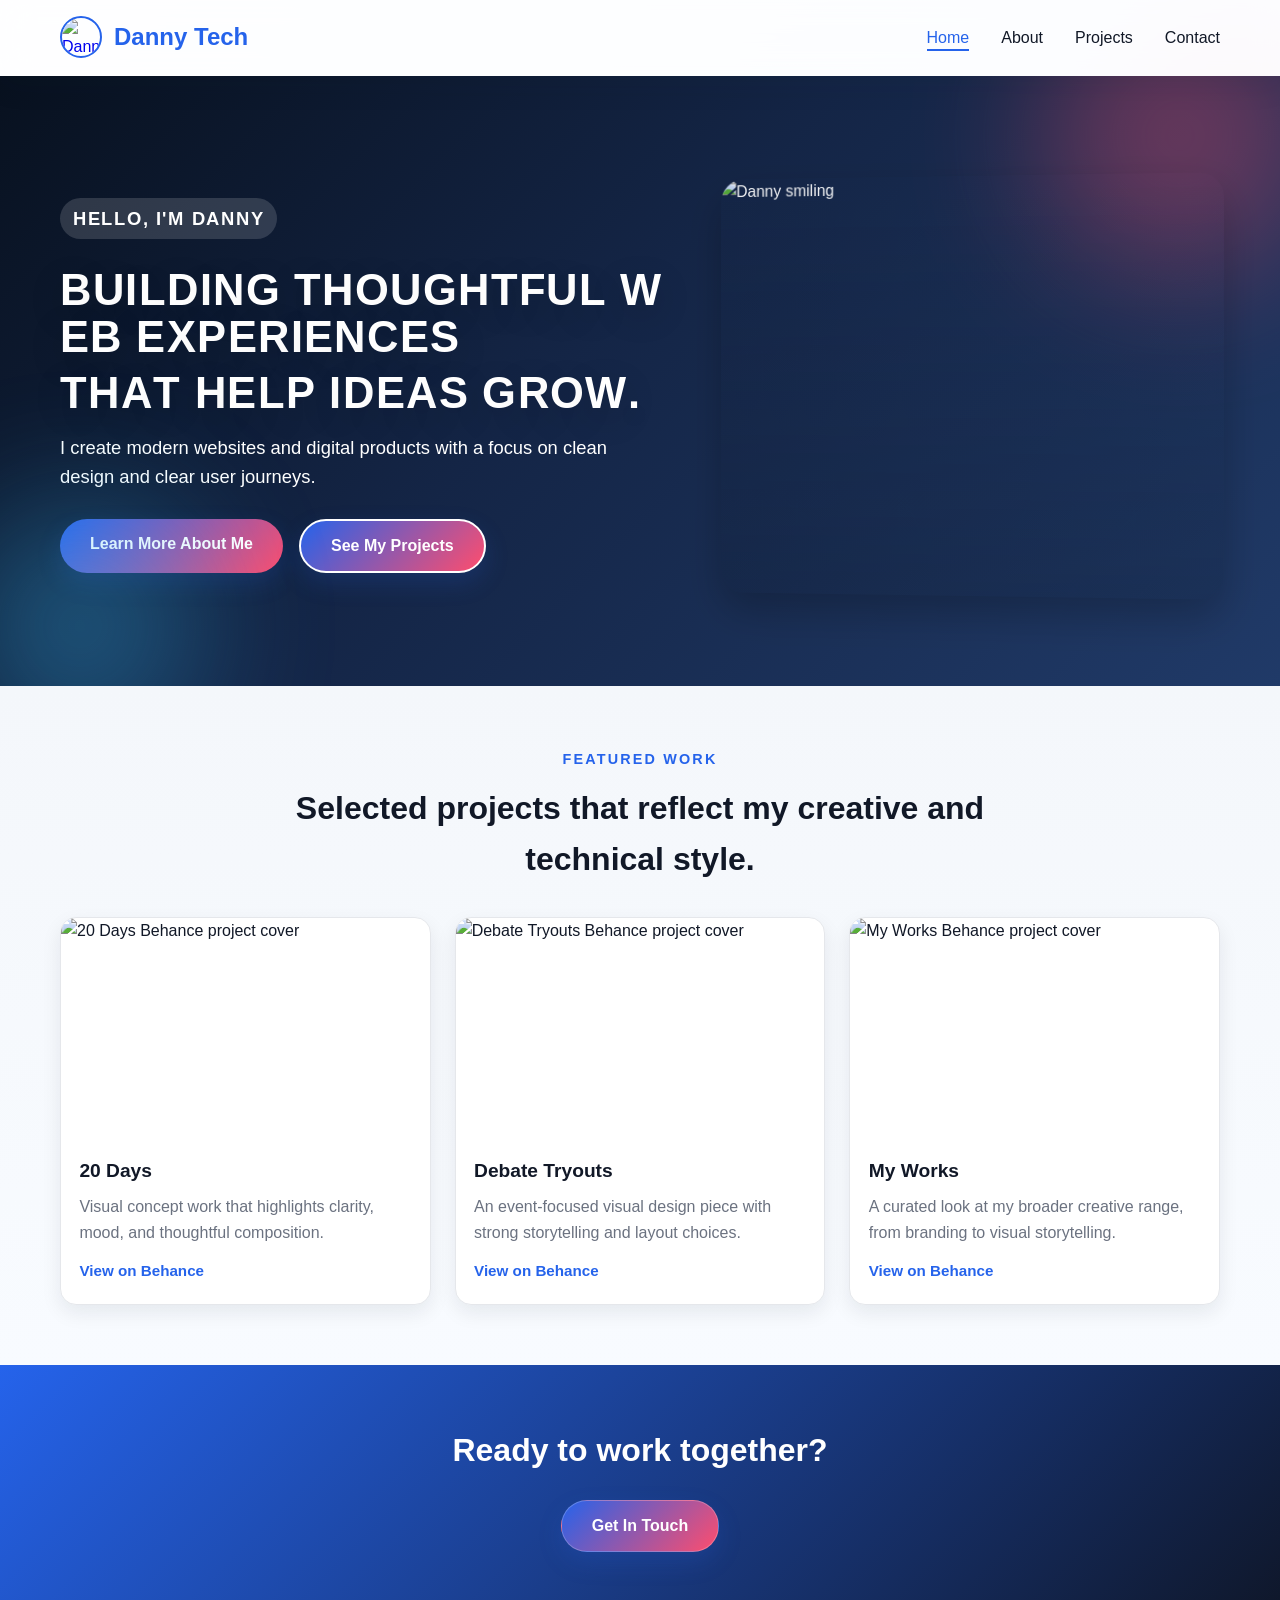
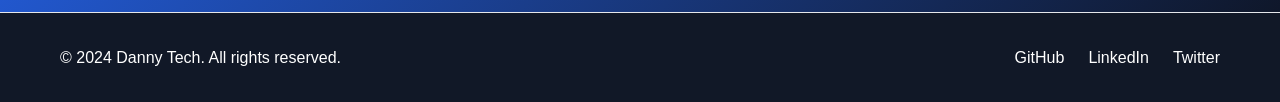
==== index.html @ cbaa2837 "Refresh landing page hero styling" ====
<!DOCTYPE html>
<html lang="en">
<head>
    <meta charset="UTF-8">
    <meta name="viewport" content="width=device-width, initial-scale=1.0">
    <title>My Portfolio - Welcome</title>
    <link rel="stylesheet" href="styles.css">
</head>
<body>
    <!-- Navigation -->
    <nav class="navbar">
        <div class="container">
            <div class="logo">
                <a href="index.html" class="logo-link">
                    <img src="images/profile.jpg" alt="Danny Tech logo" class="logo-image">
                    <span>Danny Tech</span>
                </a>
            </div>
            <ul class="nav-links">
                <li><a href="index.html" class="active">Home</a></li>
                <li><a href="about.html">About</a></li>
                <li><a href="projects.html">Projects</a></li>
                <li><a href="contact.html">Contact</a></li>
            </ul>
        </div>
    </nav>

    <!-- Hero Section -->
    <section class="hero">
        <div class="container hero-layout">
            <div class="hero-content">
                <p class="eyebrow animate-letters">Hello, I'm Danny</p>
                <h2 class="animate-letters">
                    <span class="hero-line">Building thoughtful web experiences</span>
                    <span class="hero-line">that help ideas grow.</span>
                </h2>
                <p>I create modern websites and digital products with a focus on clean design and clear user journeys.</p>
                <div class="hero-actions">
                    <a href="about.html" class="btn">Learn More About Me</a>
                    <a href="projects.html" class="btn btn-secondary">See My Projects</a>
                </div>
            </div>
            <div class="hero-image-card">
                <img src="images/profile.jpg" alt="Danny smiling">
            </div>
        </div>
    </section>

    <!-- Featured Work Section -->
    <section class="featured">
        <div class="container">
            <div class="section-heading">
                <p class="section-label">Featured Work</p>
                <h3>Selected projects that reflect my creative and technical style.</h3>
            </div>
            <div class="work-grid">
                <a class="work-card" href="https://www.behance.net/gallery/251337029/20-days" target="_blank" rel="noopener noreferrer">
                    <img class="work-image" src="https://mir-s3-cdn-cf.behance.net/projects/max_808_webp/041b02251337029.Y3JvcCwzMDAwLDIzNDYsMCwzMjY.jpg" alt="20 Days Behance project cover">
                    <div class="work-content">
                        <h4>20 Days</h4>
                        <p>Visual concept work that highlights clarity, mood, and thoughtful composition.</p>
                        <span class="card-link">View on Behance</span>
                    </div>
                </a>
                <a class="work-card" href="https://www.behance.net/gallery/251335811/debate-tryouts" target="_blank" rel="noopener noreferrer">
                    <img class="work-image" src="https://mir-s3-cdn-cf.behance.net/projects/max_808_webp/841d81251335811.Y3JvcCwxNDAwLDEwOTUsMCwxNTI.jpg" alt="Debate Tryouts Behance project cover">
                    <div class="work-content">
                        <h4>Debate Tryouts</h4>
                        <p>An event-focused visual design piece with strong storytelling and layout choices.</p>
                        <span class="card-link">View on Behance</span>
                    </div>
                </a>
                <a class="work-card" href="https://www.behance.net/gallery/250698605/my-works" target="_blank" rel="noopener noreferrer">
                    <img class="work-image" src="https://mir-s3-cdn-cf.behance.net/projects/max_808_webp/5de8d4250698605.Y3JvcCwzMDAwLDIzNDYsMCwzMjY.jpg" alt="My Works Behance project cover">
                    <div class="work-content">
                        <h4>My Works</h4>
                        <p>A curated look at my broader creative range, from branding to visual storytelling.</p>
                        <span class="card-link">View on Behance</span>
                    </div>
                </a>
            </div>
        </div>
    </section>

    <!-- Call to Action -->
    <section class="cta">
        <div class="container">
            <h3>Ready to work together?</h3>
            <a href="contact.html" class="btn btn-secondary">Get In Touch</a>
        </div>
    </section>

    <!-- Footer -->
    <footer>
        <div class="container">
            <p>&copy; 2024 Danny Tech. All rights reserved.</p>
            <div class="social-links">
                <a href="#">GitHub</a>
                <a href="#">LinkedIn</a>
                <a href="#">Twitter</a>
            </div>
        </div>
    </footer>

    <script>
        function animateLetters(selector) {
            document.querySelectorAll(selector).forEach((element) => {
                const lines = element.querySelectorAll('.hero-line');
                const animateText = (target) => {
                    const text = target.textContent.trim();
                    target.textContent = '';
                    text.split('').forEach((char, index) => {
                        const span = document.createElement('span');
                        span.textContent = char === ' ' ? '\u00A0' : char;
                        span.className = 'letter-fall';
                        span.style.animationDelay = `${index * 0.045}s`;
                        target.appendChild(span);
                    });
                };

                if (lines.length) {
                    lines.forEach((line) => animateText(line));
                    return;
                }

                animateText(element);
            });
        }

        document.addEventListener('DOMContentLoaded', () => {
            animateLetters('.animate-letters');
        });
    </script>
</body>
</html>
---- styles.css ----
/* General Styles */
* {
    margin: 0;
    padding: 0;
    box-sizing: border-box;
}

:root {
    --primary-color: #2563eb;
    --secondary-color: #0f172a;
    --accent-color: #38bdf8;
    --accent-rose: #ff4d6d;
    --text-dark: #111827;
    --text-light: #6b7280;
    --bg-light: #f4f7fb;
    --white: #ffffff;
    --border-color: #e5e7eb;
    --shadow: 0 8px 20px rgba(15, 23, 42, 0.08);
    --shadow-lg: 0 16px 35px rgba(15, 23, 42, 0.12);
}

html {
    scroll-behavior: smooth;
    scroll-padding-top: 90px;
    scroll-snap-type: y proximity;
}

@keyframes letterFall {
    from {
        opacity: 0;
        transform: translateY(-20px) rotate(-10deg);
    }
    to {
        opacity: 1;
        transform: translateY(0) rotate(0);
    }
}

@keyframes webDrift {
    0% {
        transform: translateX(-8%) translateY(-6%) rotate(0deg);
    }
    50% {
        transform: translateX(8%) translateY(4%) rotate(2deg);
    }
    100% {
        transform: translateX(-4%) translateY(8%) rotate(-1deg);
    }
}

@keyframes floatGlow {
    0% {
        transform: translate3d(0, 0, 0) scale(1);
        opacity: 0.6;
    }
    50% {
        transform: translate3d(20px, -18px, 0) scale(1.06);
        opacity: 0.75;
    }
    100% {
        transform: translate3d(-14px, 18px, 0) scale(0.97);
        opacity: 0.65;
    }
}

@keyframes fadeReveal {
    from {
        opacity: 0;
        transform: translateY(24px);
    }
    to {
        opacity: 1;
        transform: translateY(0);
    }
}

@keyframes heroImageReveal {
    from {
        opacity: 0;
        transform: perspective(1000px) rotateY(-4deg) translateY(18px);
    }
    to {
        opacity: 1;
        transform: perspective(1000px) rotateY(-4deg) translateY(0);
    }
}

body {
    font-family: 'Segoe UI', Tahoma, Geneva, Verdana, sans-serif;
    color: var(--text-dark);
    line-height: 1.6;
    background: linear-gradient(135deg, #f8fbff 0%, #eef4ff 42%, #fdfefe 100%);
    position: relative;
    overflow-x: hidden;
}

body::before,
body::after {
    content: '';
    position: fixed;
    pointer-events: none;
    border-radius: 50%;
    filter: blur(55px);
    z-index: 0;
    animation: floatGlow 12s ease-in-out infinite alternate;
}

body::before {
    inset: auto auto 8% -8%;
    width: 320px;
    height: 320px;
    background: rgba(37, 99, 235, 0.18);
}

body::after {
    inset: 4% -8% auto auto;
    width: 280px;
    height: 280px;
    background: rgba(255, 77, 109, 0.16);
    animation-duration: 15s;
}

body > * {
    position: relative;
    z-index: 1;
}

section,
footer {
    scroll-margin-top: 90px;
    scroll-snap-align: start;
}

.container {
    max-width: 1200px;
    margin: 0 auto;
    padding: 0 20px;
}

/* Navigation */
.navbar {
    background: rgba(255, 255, 255, 0.8);
    backdrop-filter: blur(14px);
    box-shadow: 0 10px 30px rgba(15, 23, 42, 0.08);
    position: sticky;
    top: 0;
    z-index: 100;
}

.navbar .container {
    display: flex;
    justify-content: space-between;
    align-items: center;
    padding: 1rem 20px;
}

.logo-link {
    display: inline-flex;
    align-items: center;
    gap: 0.75rem;
    text-decoration: none;
}

.logo-image {
    width: 42px;
    height: 42px;
    border-radius: 50%;
    object-fit: cover;
    border: 2px solid var(--primary-color);
}

.logo-link span {
    font-size: 1.5rem;
    color: var(--primary-color);
    font-weight: 700;
}

.nav-links {
    display: flex;
    list-style: none;
    gap: 2rem;
}

.nav-links a {
    text-decoration: none;
    color: var(--text-dark);
    font-weight: 500;
    transition: color 0.3s ease;
    position: relative;
}

.nav-links a:hover,
.nav-links a.active {
    color: var(--primary-color);
}

.nav-links a.active::after {
    content: '';
    position: absolute;
    bottom: -5px;
    left: 0;
    width: 100%;
    height: 2px;
    background-color: var(--primary-color);
}

/* Hero Section */
@keyframes fadeInUp {
    from {
        opacity: 0;
        transform: translateY(20px);
    }
    to {
        opacity: 1;
        transform: translateY(0);
    }
}

.hero {
    background: linear-gradient(135deg, #08111f 0%, #142546 45%, #203a68 100%);
    color: var(--white);
    padding: 100px 20px 90px;
    position: relative;
    overflow: hidden;
}

.hero::before,
.hero::after {
    content: '';
    position: absolute;
    border-radius: 50%;
    filter: blur(70px);
    opacity: 0.35;
    pointer-events: none;
}

.hero::before {
    width: 280px;
    height: 280px;
    background: var(--accent-rose);
    top: -80px;
    right: -40px;
    animation: floatGlow 10s ease-in-out infinite alternate;
}

.hero::after {
    width: 240px;
    height: 240px;
    background: var(--accent-color);
    bottom: -60px;
    left: -40px;
    animation: floatGlow 13s ease-in-out infinite alternate-reverse;
}

.hero-layout {
    display: grid;
    grid-template-columns: 1.1fr 0.9fr;
    gap: 2.5rem;
    align-items: center;
}

.hero-content {
    text-align: left;
}

.eyebrow {
    display: inline-block;
    margin-bottom: 1rem;
    padding: 0.35rem 0.8rem;
    border-radius: 999px;
    background: rgba(255, 255, 255, 0.15);
    font-size: 0.9rem;
    font-weight: 600;
    letter-spacing: 0.08em;
    text-transform: uppercase;
}

.animate-letters {
    white-space: normal;
    overflow-wrap: normal;
    word-break: normal;
}

.hero-content .letter-fall,
.eyebrow .letter-fall {
    display: inline-block;
    opacity: 0;
    transform: translateY(-20px);
    animation: letterFall 0.45s ease-out forwards;
}

.hero-content h2 {
    font-size: clamp(2rem, 3.4vw, 3.2rem);
    margin-bottom: 1rem;
    font-weight: 800;
    line-height: 1.08;
    letter-spacing: 0.03em;
    text-transform: uppercase;
    text-shadow: 0 10px 35px rgba(0, 0, 0, 0.2);
    white-space: normal;
}

.hero-line {
    display: block;
}

.hero-line + .hero-line {
    margin-top: 0.2em;
}

.hero-content p {
    font-size: 1.15rem;
    margin-bottom: 1.75rem;
    opacity: 0.95;
    max-width: 600px;
    animation: fadeInUp 0.9s ease-out 0.25s both;
}

.hero-actions {
    display: flex;
    flex-wrap: wrap;
    gap: 1rem;
    opacity: 0;
    animation: fadeInUp 0.9s ease-out 0.35s both;
}

.hero-image-card {
    position: relative;
    border-radius: 24px;
    overflow: hidden;
    box-shadow: 0 18px 40px rgba(0, 0, 0, 0.22);
    border: none;
    transform: perspective(1000px) rotateY(-4deg);
    animation: heroImageReveal 0.9s ease-out 0.3s both;
}

.hero-image-card::after {
    content: '';
    position: absolute;
    inset: 0;
    background: linear-gradient(180deg, rgba(255, 255, 255, 0) 0%, rgba(8, 17, 31, 0.18) 100%);
    pointer-events: none;
}

.hero-image-card img {
    width: 100%;
    height: 100%;
    min-height: 420px;
    object-fit: cover;
    display: block;
    opacity: 0.95;
}

.hero .btn-secondary {
    background-color: transparent;
    border: 2px solid var(--white);
    color: var(--white);
}

.hero .btn-secondary:hover {
    background-color: rgba(255, 255, 255, 0.12);
}

@media (max-width: 768px) {
    .hero-layout {
        grid-template-columns: 1fr;
    }

    .hero-content {
        text-align: center;
    }

    .hero-actions {
        justify-content: center;
    }
}

/* Buttons */
.btn {
    display: inline-block;
    padding: 12px 30px;
    background: linear-gradient(135deg, var(--primary-color), var(--accent-rose));
    color: var(--white);
    text-decoration: none;
    border-radius: 999px;
    border: none;
    font-size: 1rem;
    font-weight: 600;
    cursor: pointer;
    transition: transform 0.25s ease, box-shadow 0.25s ease, filter 0.25s ease;
    box-shadow: 0 10px 24px rgba(37, 99, 235, 0.18);
}

.btn:hover {
    transform: translateY(-3px);
    box-shadow: 0 16px 32px rgba(37, 99, 235, 0.22);
    filter: brightness(1.04);
}

.btn-secondary {
    background-color: rgba(255, 255, 255, 0.1);
    color: var(--white);
    border: 1px solid rgba(255, 255, 255, 0.22);
}

.btn-secondary:hover {
    background-color: rgba(255, 255, 255, 0.16);
}

.link-btn {
    display: inline-block;
    padding: 8px 16px;
    background-color: var(--primary-color);
    color: var(--white);
    text-decoration: none;
    border-radius: 999px;
    font-size: 0.9rem;
    transition: background-color 0.3s ease, transform 0.2s ease;
    margin-right: 10px;
}

.link-btn:hover {
    transform: translateY(-1px);
}

.link-btn:hover {
    background-color: var(--secondary-color);
}

/* Sections */
section {
    padding: 60px 20px;
}

section h3 {
    font-size: 2rem;
    margin-bottom: 2rem;
    text-align: center;
    color: var(--text-dark);
}

.section-intro {
    text-align: center;
    color: var(--text-light);
    margin-bottom: 3rem;
    font-size: 1.1rem;
}

/* Featured Work Section */
.featured {
    background: linear-gradient(180deg, var(--bg-light) 0%, #f8fbff 100%);
}

.section-heading {
    text-align: center;
    max-width: 700px;
    margin: 0 auto 2rem;
    animation: fadeReveal 0.8s ease-out both;
}

.section-label {
    display: inline-block;
    margin-bottom: 0.75rem;
    color: var(--primary-color);
    font-size: 0.9rem;
    font-weight: 700;
    letter-spacing: 0.15em;
    text-transform: uppercase;
}

.work-grid {
    display: grid;
    grid-template-columns: repeat(auto-fit, minmax(300px, 1fr));
    gap: 1.5rem;
}

.work-card {
    display: block;
    background-color: var(--white);
    border: 1px solid var(--border-color);
    border-radius: 16px;
    overflow: hidden;
    box-shadow: var(--shadow);
    transition: transform 0.3s ease, box-shadow 0.3s ease, border-color 0.3s ease;
    text-decoration: none;
    color: inherit;
    animation: fadeReveal 0.8s ease-out both;
}

.work-card:hover {
    transform: translateY(-6px) scale(1.01);
    box-shadow: var(--shadow-lg);
    border-color: rgba(37, 99, 235, 0.24);
}

.work-image {
    width: 100%;
    height: 220px;
    object-fit: cover;
    display: block;
}

.work-content {
    padding: 1.15rem 1.15rem 1.3rem;
}

.work-card h4 {
    font-size: 1.2rem;
    margin-bottom: 0.45rem;
}

.work-card p {
    color: var(--text-light);
    margin-bottom: 0.75rem;
}

.card-link {
    color: var(--primary-color);
    font-weight: 700;
    font-size: 0.95rem;
}

/* CTA Section */
.cta {
    background: linear-gradient(135deg, var(--primary-color), var(--secondary-color));
    color: var(--white);
    text-align: center;
}

.cta h3 {
    color: var(--white);
    margin-bottom: 1.5rem;
}

/* About Content */
.about-content {
    background: linear-gradient(180deg, #f8fbff 0%, var(--white) 100%);
    padding-bottom: 80px;
}

.about-heading {
    margin-bottom: 2.5rem;
}

.about-heading h2 {
    font-size: 2.3rem;
    margin-top: 0.25rem;
    text-align: center;
}

.about-grid {
    display: grid;
    grid-template-columns: 1.1fr 0.9fr;
    gap: 2.5rem;
    margin-bottom: 2rem;
    align-items: center;
}

.about-text h3 {
    text-align: left;
    margin-bottom: 1rem;
}

.about-text p {
    margin-bottom: 1rem;
    color: var(--text-light);
    line-height: 1.8;
}

.about-image {
    width: 100%;
    display: flex;
    justify-content: center;
    align-items: center;
}

.about-photo {
    max-width: 100%;
    height: auto;
    display: block;
    border-radius: 20px;
    box-shadow: var(--shadow-lg);
    border: 6px solid var(--white);
}

.about-section-card {
    background: var(--white);
    border: 1px solid var(--border-color);
    border-radius: 16px;
    padding: 1.5rem;
    box-shadow: var(--shadow);
    margin-bottom: 1.5rem;
}

.skills-grid {
    display: grid;
    grid-template-columns: repeat(auto-fit, minmax(220px, 1fr));
    gap: 1rem;
    margin-top: 1rem;
}

.skill-item {
    background: linear-gradient(135deg, #f8fbff 0%, var(--bg-light) 100%);
    padding: 1.2rem;
    border-radius: 12px;
    border: 1px solid var(--border-color);
    animation: floatIn 0.6s ease-out both;
    transition: transform 0.3s ease, box-shadow 0.3s ease;
}

.skill-item:nth-child(2) {
    animation-delay: 0.08s;
}

.skill-item:nth-child(3) {
    animation-delay: 0.16s;
}

.skill-item:nth-child(4) {
    animation-delay: 0.24s;
}

.skill-item:nth-child(5) {
    animation-delay: 0.32s;
}

.skill-item:hover {
    transform: translateY(-4px);
    box-shadow: 0 10px 24px rgba(37, 99, 235, 0.12);
}

.skill-item h4 {
    color: var(--primary-color);
    margin-bottom: 0.5rem;
    font-size: 1.15rem;
}

.skill-item p {
    color: var(--text-light);
}

.timeline {
    margin-top: 1rem;
}

.timeline-item {
    padding: 1.25rem 1.25rem 1.25rem 1.5rem;
    border-left: 4px solid var(--primary-color);
    margin-bottom: 1rem;
    background: var(--bg-light);
    border-radius: 0 10px 10px 0;
}

.timeline-item h4 {
    margin-bottom: 0.35rem;
    color: var(--text-dark);
}

.timeline-date {
    color: var(--primary-color);
    font-weight: 600;
    margin-bottom: 0.35rem;
}

.timeline-item p {
    color: var(--text-light);
    margin: 0.5rem 0;
}

/* Projects Content */
.projects-content {
    background-color: var(--white);
}

.projects-content h2 {
    font-size: 2.5rem;
    margin-bottom: 1rem;
    text-align: center;
}

.projects-grid {
    display: grid;
    grid-template-columns: repeat(auto-fit, minmax(320px, 1fr));
    gap: 1.5rem;
    align-items: start;
}

.project-card {
    background-color: var(--white);
    border: 1px solid var(--border-color);
    border-radius: 16px;
    overflow: hidden;
    box-shadow: var(--shadow);
    transition: transform 0.3s ease, box-shadow 0.3s ease, border-color 0.3s ease;
    animation: fadeReveal 0.8s ease-out both;
}

.project-card:hover {
    transform: translateY(-10px) scale(1.01);
    box-shadow: 0 16px 35px rgba(15, 23, 42, 0.16);
    border-color: rgba(37, 99, 235, 0.25);
}

.project-image {
    background: linear-gradient(135deg, #667eea, #764ba2);
    color: var(--white);
    height: 220px;
    display: flex;
    align-items: center;
    justify-content: center;
    font-weight: 600;
    font-size: 1.1rem;
    overflow: hidden;
    position: relative;
}

.project-image::after {
    content: '';
    position: absolute;
    inset: 0;
    background: linear-gradient(180deg, rgba(15, 23, 42, 0.06) 0%, rgba(15, 23, 42, 0.2) 100%);
    pointer-events: none;
}

.project-card:hover .project-image img {
    transform: scale(1.03);
}

.project-image img,
.project-image svg {
    width: 100%;
    height: 100%;
    object-fit: cover;
    display: block;
    transition: transform 0.35s ease;
}

.project-info {
    padding: 1.25rem 1.25rem 1.4rem;
}

.project-info h3 {
    text-align: left;
    margin-bottom: 0.5rem;
    font-size: 1.25rem;
}

.tech-stack {
    color: var(--primary-color);
    font-weight: 600;
    font-size: 0.9rem;
    margin-bottom: 0.5rem;
}

.project-description {
    color: var(--text-light);
    margin-bottom: 1rem;
    line-height: 1.6;
}

.project-links {
    display: flex;
    gap: 0.5rem;
    flex-wrap: wrap;
    margin-top: 0.75rem;
}

@keyframes fadeUp {
    from {
        opacity: 0;
        transform: translateY(20px);
    }
    to {
        opacity: 1;
        transform: translateY(0);
    }
}

@keyframes floatIn {
    from {
        opacity: 0;
        transform: translateY(15px) scale(0.97);
    }
    to {
        opacity: 1;
        transform: translateY(0) scale(1);
    }
}

/* Contact Content */
.contact-content {
    background: linear-gradient(180deg, #f8fbff 0%, var(--white) 100%);
    padding-bottom: 80px;
}

.contact-heading {
    margin-bottom: 1rem;
}

.contact-heading h2 {
    font-size: 2.2rem;
    margin-top: 0.3rem;
    text-align: center;
}

.contact-grid {
    display: grid;
    grid-template-columns: 1.1fr 0.9fr;
    gap: 2rem;
    max-width: 1050px;
    margin: 0 auto;
}

.contact-card {
    background: var(--white);
    border: 1px solid var(--border-color);
    border-radius: 18px;
    box-shadow: var(--shadow);
    padding: 1.5rem;
    animation: fadeReveal 0.8s ease-out both;
}

.contact-card:nth-child(2) {
    animation-delay: 0.15s;
}

.contact-card h3 {
    text-align: left;
    margin-bottom: 1.25rem;
    font-size: 1.35rem;
}

.form-group {
    margin-bottom: 1.2rem;
}

.form-group label {
    display: block;
    margin-bottom: 0.45rem;
    font-weight: 600;
    color: var(--text-dark);
}

.form-group input,
.form-group textarea {
    width: 100%;
    padding: 11px 12px;
    border: 1px solid var(--border-color);
    border-radius: 10px;
    font-size: 1rem;
    font-family: inherit;
    transition: border-color 0.3s ease, box-shadow 0.3s ease;
    background-color: #f8fbff;
}

.form-group input:focus,
.form-group textarea:focus {
    outline: none;
    border-color: var(--primary-color);
    box-shadow: 0 0 0 3px rgba(37, 99, 235, 0.1);
}

.contact-form {
    display: flex;
    flex-direction: column;
}

.info-item {
    margin-bottom: 1.3rem;
    padding-bottom: 1rem;
    border-bottom: 1px solid var(--border-color);
    animation: fadeUp 0.65s ease-out both;
    animation-delay: 0.2s;
}

.info-item:last-child {
    border-bottom: none;
    padding-bottom: 0;
}

.info-item h4 {
    margin-bottom: 0.35rem;
    color: var(--primary-color);
    font-size: 1.05rem;
}

.info-item p {
    color: var(--text-light);
}

.info-item a {
    color: var(--primary-color);
    text-decoration: none;
    transition: color 0.3s ease;
}

.info-item a:hover {
    color: var(--secondary-color);
}

.social-follow {
    display: flex;
    gap: 0.75rem;
    flex-wrap: wrap;
}

.social-follow a {
    display: inline-flex;
    align-items: center;
    justify-content: center;
    min-height: 44px;
    padding: 0.6rem 0.8rem;
    background-color: var(--bg-light);
    border: 1px solid var(--border-color);
    border-radius: 999px;
    text-decoration: none;
    color: var(--primary-color);
    transition: all 0.3s ease;
    animation: fadeUp 0.6s ease-out both;
}

.social-item {
    display: inline-flex;
    align-items: center;
    gap: 0.5rem;
}

.social-label {
    font-size: 0.9rem;
    font-weight: 600;
}

.social-follow a svg {
    width: 18px;
    height: 18px;
    display: block;
    fill: currentColor;
}

.social-follow a:nth-child(2) {
    animation-delay: 0.1s;
}

.social-follow a:nth-child(3) {
    animation-delay: 0.2s;
}

.social-follow a:nth-child(4) {
    animation-delay: 0.3s;
}

.social-follow a:nth-child(5) {
    animation-delay: 0.4s;
}

.social-follow a:nth-child(6) {
    animation-delay: 0.5s;
}

.social-follow a:hover {
    background-color: var(--primary-color);
    color: var(--white);
    transform: translateY(-3px) scale(1.02);
}

/* Footer */
footer {
    background-color: var(--text-dark);
    color: var(--white);
    padding: 2rem;
    text-align: center;
    border-top: 1px solid var(--border-color);
}

footer .container {
    display: flex;
    justify-content: space-between;
    align-items: center;
}

.social-links {
    display: flex;
    gap: 1.5rem;
}

.social-links a {
    color: var(--white);
    text-decoration: none;
    transition: color 0.3s ease;
}

.social-links a:hover {
    color: var(--primary-color);
}

/* Responsive Design */
@media (max-width: 768px) {
    .nav-links {
        gap: 1rem;
        font-size: 0.9rem;
    }

    .hero-content h2 {
        font-size: 2rem;
    }

    .hero-content p {
        font-size: 1.1rem;
    }

    .about-grid {
        grid-template-columns: 1fr;
        gap: 2rem;
    }

    .contact-grid {
        grid-template-columns: 1fr;
    }

    .work-grid,
    .skills-grid,
    .projects-grid {
        grid-template-columns: 1fr;
    }

    footer .container {
        flex-direction: column;
        gap: 1rem;
    }

    section h3 {
        font-size: 1.5rem;
    }

    .placeholder {
        height: 200px;
    }
}

@media (max-width: 480px) {
    .navbar .container {
        flex-direction: column;
        gap: 1rem;
    }

    .nav-links {
        flex-wrap: wrap;
        justify-content: center;
    }

    .hero-content h2 {
        font-size: 1.5rem;
    }

    .hero {
        padding: 50px 20px;
    }

    .project-links {
        flex-direction: column;
    }

    .link-btn {
        width: 100%;
        text-align: center;
        margin-right: 0;
    }
}
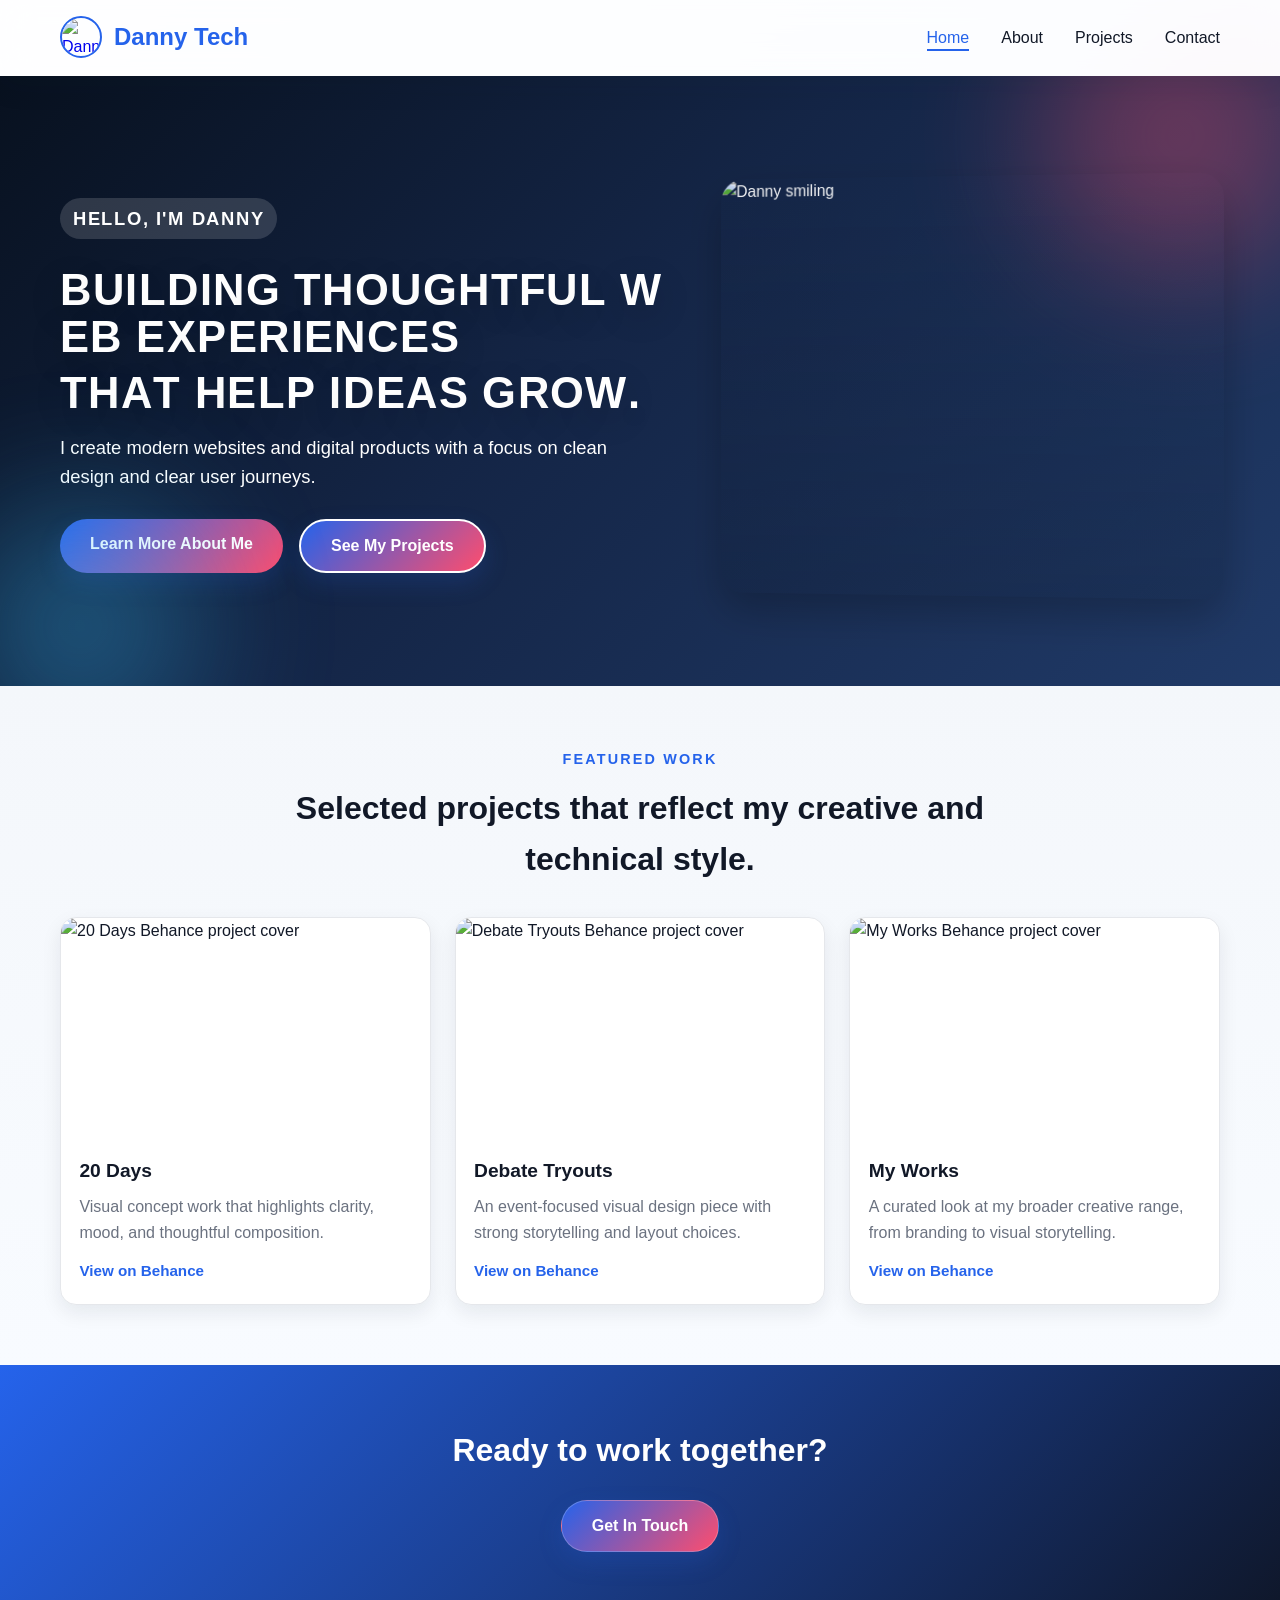
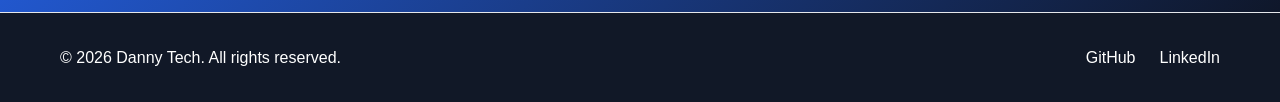
==== commit f295b98a: "Dark theme about page, dynamic JS, social links, new photo" ====
--- a/index.html
+++ b/index.html
@@ -93,11 +93,10 @@
     <!-- Footer -->
     <footer>
         <div class="container">
-            <p>&copy; 2024 Danny Tech. All rights reserved.</p>
+            <p>&copy; <span id="footer-year"></span> Danny Tech. All rights reserved.</p>
             <div class="social-links">
-                <a href="#">GitHub</a>
-                <a href="#">LinkedIn</a>
-                <a href="#">Twitter</a>
+                <a href="https://github.com/mugabidansey2-dotcom" target="_blank" rel="noopener noreferrer">GitHub</a>
+                <a href="https://www.linkedin.com/in/mugabi-dunset-696808397/" target="_blank" rel="noopener noreferrer">LinkedIn</a>
             </div>
         </div>
     </footer>
@@ -129,6 +128,9 @@
 
         document.addEventListener('DOMContentLoaded', () => {
             animateLetters('.animate-letters');
+            // Dynamic copyright year
+            const yearEl = document.getElementById('footer-year');
+            if (yearEl) yearEl.textContent = new Date().getFullYear();
         });
     </script>
 </body>
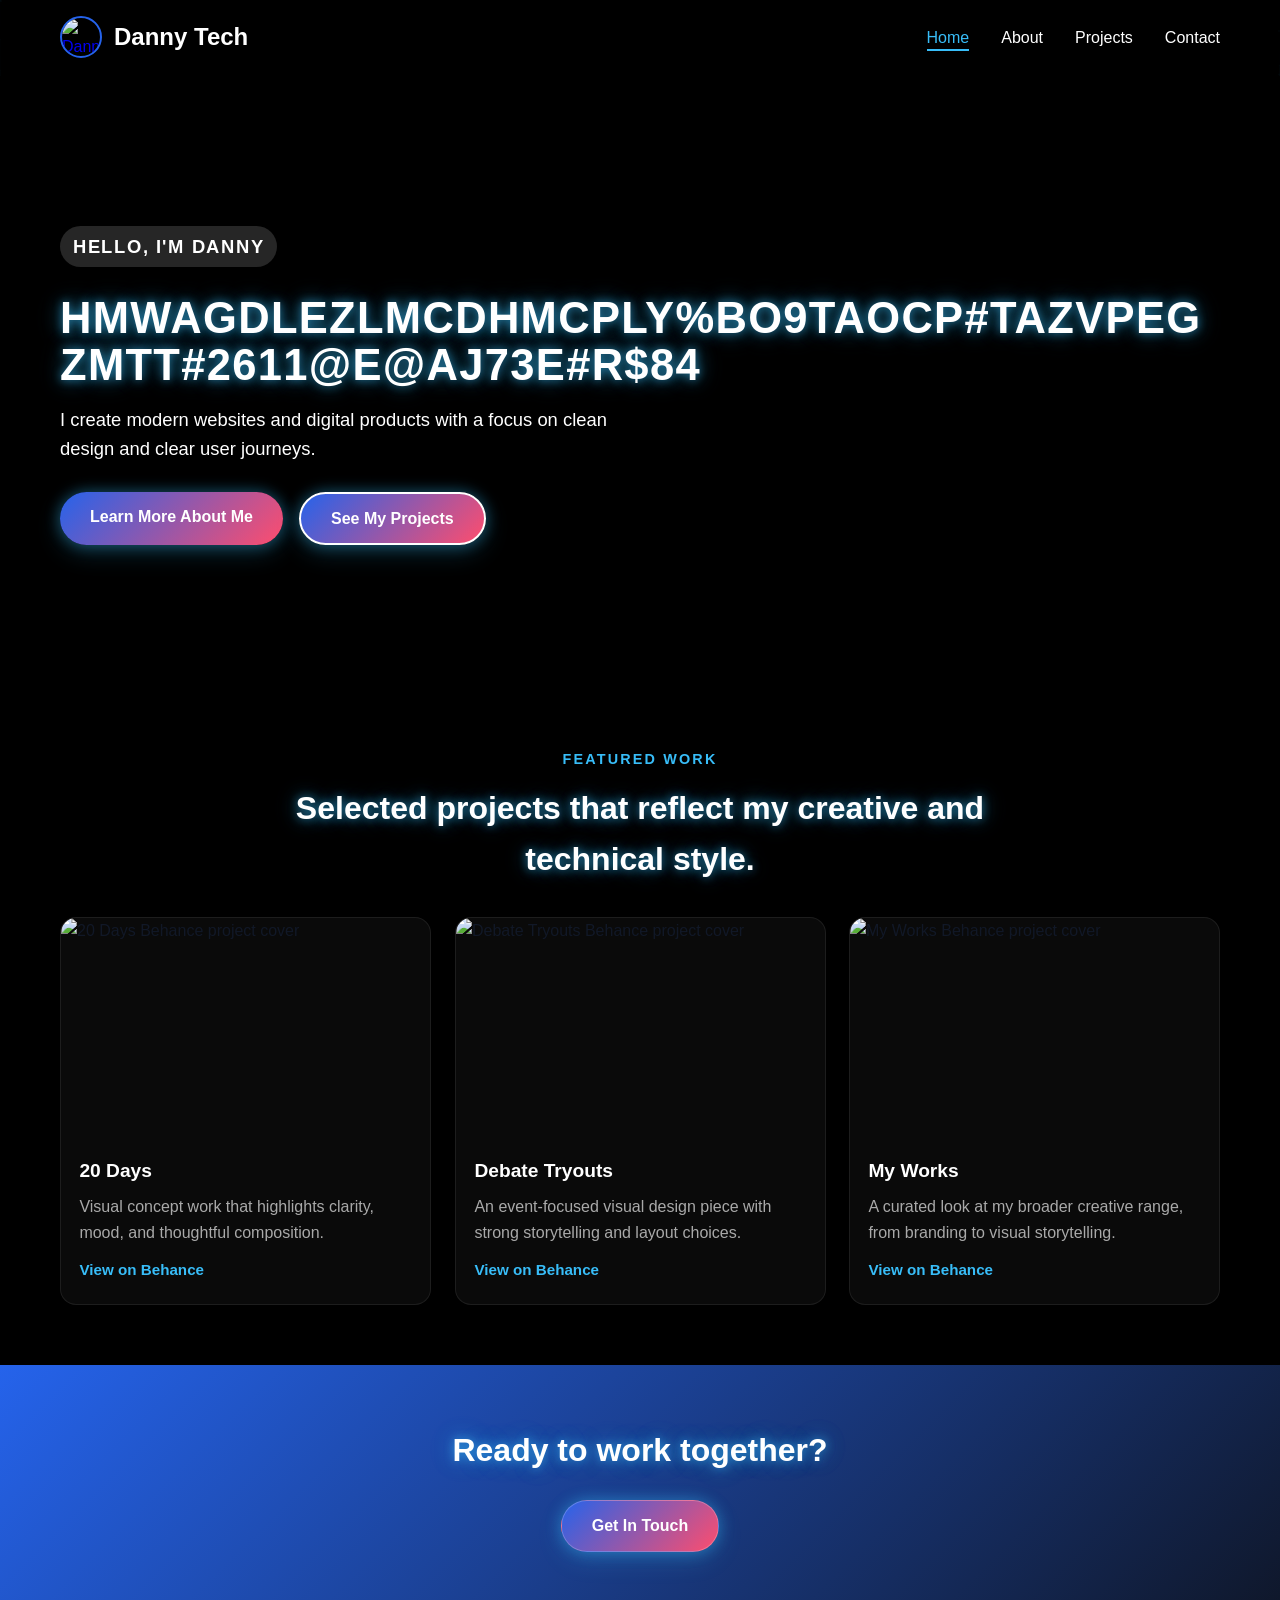
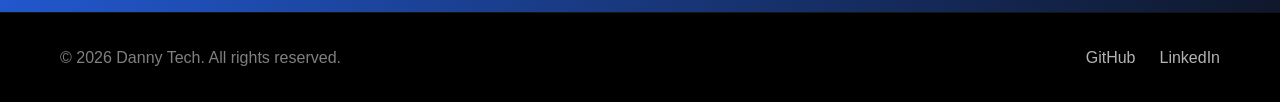
==== commit 221dc7bb: "Add all superpowers: particles, cursor glow, tilt, magnetic buttons, loader, transitions, scramble, " ====
--- a/index.html
+++ b/index.html
@@ -5,8 +5,113 @@
     <meta name="viewport" content="width=device-width, initial-scale=1.0">
     <title>My Portfolio - Welcome</title>
     <link rel="stylesheet" href="styles.css">
+    <link rel="stylesheet" href="superpowers.css">
+    <style>
+        /* ── Dark theme override for index page ───────────────────────────── */
+        body {
+            background: #000 !important;
+        }
+        body::before, body::after {
+            display: none;
+        }
+
+        /* Navbar goes dark */
+        .navbar {
+            background: rgba(0, 0, 0, 0.85) !important;
+            backdrop-filter: blur(14px);
+            box-shadow: 0 2px 20px rgba(0,0,0,0.6) !important;
+        }
+        .logo-link span,
+        .nav-links a {
+            color: #fff !important;
+        }
+        .nav-links a:hover,
+        .nav-links a.active {
+            color: var(--accent-color) !important;
+        }
+        .nav-links a.active::after {
+            background-color: var(--accent-color) !important;
+        }
+
+        /* Hero section — pure black, no gradient */
+        .hero {
+            background: #000 !important;
+        }
+        .hero::before, .hero::after {
+            display: none !important;
+        }
+        
+        /* Hero image — no border, blends with dark bg */
+        .hero-image-card {
+            border-radius: 16px !important;
+            box-shadow: none !important;
+            background: #000;
+            transform: none !important;
+        }
+        .hero-image-card img {
+            border-radius: 16px;
+            border: none !important;
+        }
+        .hero-image-card::after {
+            display: none;
+        }
+
+        /* Featured section — dark background */
+        .featured {
+            background: #000 !important;
+        }
+        .section-label {
+            color: var(--accent-color) !important;
+        }
+        .featured h3 {
+            color: #fff !important;
+        }
+
+        /* Work cards — dark glass */
+        .work-card {
+            background: rgba(255,255,255,0.04) !important;
+            border: 1px solid rgba(255,255,255,0.08) !important;
+            box-shadow: none !important;
+        }
+        .work-card:hover {
+            border-color: rgba(56, 189, 248, 0.3) !important;
+            box-shadow: 0 16px 35px rgba(56, 189, 248, 0.15) !important;
+        }
+        .work-content h4 {
+            color: #fff !important;
+        }
+        .work-content p {
+            color: rgba(255,255,255,0.65) !important;
+        }
+        .card-link {
+            color: var(--accent-color) !important;
+        }
+
+        /* CTA section stays as-is (already dark gradient) */
+
+        /* Footer */
+        footer {
+            background: #000 !important;
+            border-top: 1px solid rgba(255,255,255,0.08) !important;
+            color: rgba(255,255,255,0.6) !important;
+        }
+        footer p { color: rgba(255,255,255,0.5); }
+        .social-links a { color: rgba(255,255,255,0.7) !important; }
+        .social-links a:hover { color: var(--accent-color) !important; }
+    </style>
 </head>
 <body>
+    <!-- Superpowers scaffolding -->
+    <canvas id="particle-canvas"></canvas>
+    <div id="cursor-glow"></div>
+    <div id="scroll-progress"></div>
+    <button id="back-to-top" aria-label="Back to top">↑</button>
+    <div id="page-transition"></div>
+    <div id="loading-screen">
+        <div class="loader-logo">DANNY TECH</div>
+        <div class="loader-bar"><div class="loader-fill"></div></div>
+    </div>
+
     <!-- Navigation -->
     <nav class="navbar">
         <div class="container">
@@ -30,7 +135,7 @@
         <div class="container hero-layout">
             <div class="hero-content">
                 <p class="eyebrow animate-letters">Hello, I'm Danny</p>
-                <h2 class="animate-letters">
+                <h2 class="animate-letters" data-scramble>
                     <span class="hero-line">Building thoughtful web experiences</span>
                     <span class="hero-line">that help ideas grow.</span>
                 </h2>
@@ -41,7 +146,7 @@
                 </div>
             </div>
             <div class="hero-image-card">
-                <img src="images/profile.jpg" alt="Danny smiling">
+                <img src="images/danny.jpeg" alt="Mugabi Danset">
             </div>
         </div>
     </section>
@@ -133,5 +238,6 @@
             if (yearEl) yearEl.textContent = new Date().getFullYear();
         });
     </script>
+    <script src="superpowers.js"></script>
 </body>
 </html>
--- a/superpowers.css
+++ b/superpowers.css
@@ -0,0 +1,196 @@
+/* ═══════════════════════════════════════════════════════════════════════════
+   SUPERPOWERS.CSS — Visual scaffolding for all the JS effects
+   ═══════════════════════════════════════════════════════════════════════════ */
+
+/* ── Particle canvas — sits behind everything ───────────────────────────── */
+#particle-canvas {
+    position: fixed;
+    top: 0;
+    left: 0;
+    width: 100%;
+    height: 100%;
+    pointer-events: none;
+    z-index: 0;
+    opacity: 0.6;
+}
+
+/* Ensure page content stays above canvas */
+.navbar, section, footer {
+    position: relative;
+    z-index: 1;
+}
+
+/* ── Custom glowing cursor ───────────────────────────────────────────────── */
+#cursor-glow {
+    position: fixed;
+    width: 28px;
+    height: 28px;
+    border-radius: 50%;
+    pointer-events: none;
+    z-index: 9999;
+    transform: translate(-50%, -50%);
+    background: radial-gradient(circle, rgba(56, 189, 248, 0.6) 0%, rgba(56, 189, 248, 0) 70%);
+    box-shadow: 0 0 12px 4px rgba(56, 189, 248, 0.3);
+    transition: width 0.2s ease, height 0.2s ease, opacity 0.2s ease;
+    mix-blend-mode: screen;
+}
+
+body:not(:hover) #cursor-glow {
+    opacity: 0;
+}
+
+/* Grow cursor over interactive elements */
+a:hover ~ #cursor-glow,
+button:hover ~ #cursor-glow {
+    width: 50px;
+    height: 50px;
+}
+
+/* ── Scroll progress bar ─────────────────────────────────────────────────── */
+#scroll-progress {
+    position: fixed;
+    top: 0;
+    left: 0;
+    height: 3px;
+    width: 0%;
+    background: linear-gradient(90deg, #38bdf8, #a78bfa, #ff4d6d);
+    z-index: 9998;
+    box-shadow: 0 0 8px rgba(56, 189, 248, 0.8);
+    transition: width 0.1s linear;
+}
+
+/* ── Back to top button ──────────────────────────────────────────────────── */
+#back-to-top {
+    position: fixed;
+    bottom: 2rem;
+    right: 2rem;
+    width: 48px;
+    height: 48px;
+    border-radius: 50%;
+    background: linear-gradient(135deg, #38bdf8, #a78bfa);
+    color: #000;
+    border: none;
+    font-size: 1.3rem;
+    cursor: pointer;
+    z-index: 9997;
+    display: flex;
+    align-items: center;
+    justify-content: center;
+    opacity: 0;
+    transform: translateY(20px) scale(0.8);
+    transition: opacity 0.4s ease, transform 0.4s cubic-bezier(0.34, 1.56, 0.64, 1), box-shadow 0.3s ease;
+    box-shadow: 0 4px 20px rgba(56, 189, 248, 0.3);
+    pointer-events: none;
+}
+#back-to-top.visible {
+    opacity: 1;
+    transform: translateY(0) scale(1);
+    pointer-events: auto;
+}
+#back-to-top:hover {
+    box-shadow: 0 0 20px rgba(56, 189, 248, 0.7), 0 8px 24px rgba(56, 189, 248, 0.4);
+    transform: translateY(-3px) scale(1.08);
+}
+
+/* ── Loading screen ──────────────────────────────────────────────────────── */
+#loading-screen {
+    position: fixed;
+    inset: 0;
+    background: #000;
+    z-index: 99999;
+    display: flex;
+    flex-direction: column;
+    align-items: center;
+    justify-content: center;
+    gap: 1.5rem;
+    transition: opacity 0.5s ease;
+}
+
+.loader-logo {
+    font-size: 2rem;
+    font-weight: 800;
+    color: #fff;
+    letter-spacing: 0.1em;
+    text-shadow: 0 0 20px rgba(56, 189, 248, 0.8),
+                 0 0 40px rgba(56, 189, 248, 0.5);
+}
+
+.loader-bar {
+    width: 200px;
+    height: 3px;
+    background: rgba(255,255,255,0.1);
+    border-radius: 999px;
+    overflow: hidden;
+}
+
+.loader-fill {
+    height: 100%;
+    background: linear-gradient(90deg, #38bdf8, #a78bfa);
+    border-radius: 999px;
+    animation: loaderFill 0.8s ease-out forwards;
+    box-shadow: 0 0 8px rgba(56, 189, 248, 0.8);
+}
+
+@keyframes loaderFill {
+    from { width: 0; }
+    to   { width: 100%; }
+}
+
+/* ── Page transition overlay ─────────────────────────────────────────────── */
+#page-transition {
+    position: fixed;
+    inset: 0;
+    background: #000;
+    z-index: 99998;
+    opacity: 1;
+    pointer-events: none;
+    transition: opacity 0.5s ease;
+    display: none;
+}
+
+/* ── 3D tilt card base styles ────────────────────────────────────────────── */
+.work-card,
+.project-card,
+.skill-item,
+.about-section-card,
+.contact-card {
+    transition: transform 0.15s ease, border-color 0.3s ease, box-shadow 0.3s ease;
+    will-change: transform;
+    transform-style: preserve-3d;
+}
+
+/* ── Animated gradient border on cards ──────────────────────────────────── */
+@keyframes borderGlow {
+    0%   { border-color: rgba(56, 189, 248, 0.15); }
+    50%  { border-color: rgba(167, 139, 250, 0.3); }
+    100% { border-color: rgba(56, 189, 248, 0.15); }
+}
+
+.work-card:hover,
+.project-card:hover {
+    animation: borderGlow 2s ease infinite;
+}
+
+/* ── Floating elements ───────────────────────────────────────────────────── */
+@keyframes floatSlow {
+    0%, 100% { transform: translateY(0); }
+    50%       { transform: translateY(-12px); }
+}
+
+[data-float] {
+    animation: floatSlow 4s ease-in-out infinite;
+}
+
+/* ── Responsive — hide cursor on touch devices ───────────────────────────── */
+@media (hover: none) {
+    #cursor-glow { display: none; }
+}
+
+@media (max-width: 480px) {
+    #back-to-top {
+        bottom: 1.2rem;
+        right: 1.2rem;
+        width: 42px;
+        height: 42px;
+    }
+}
